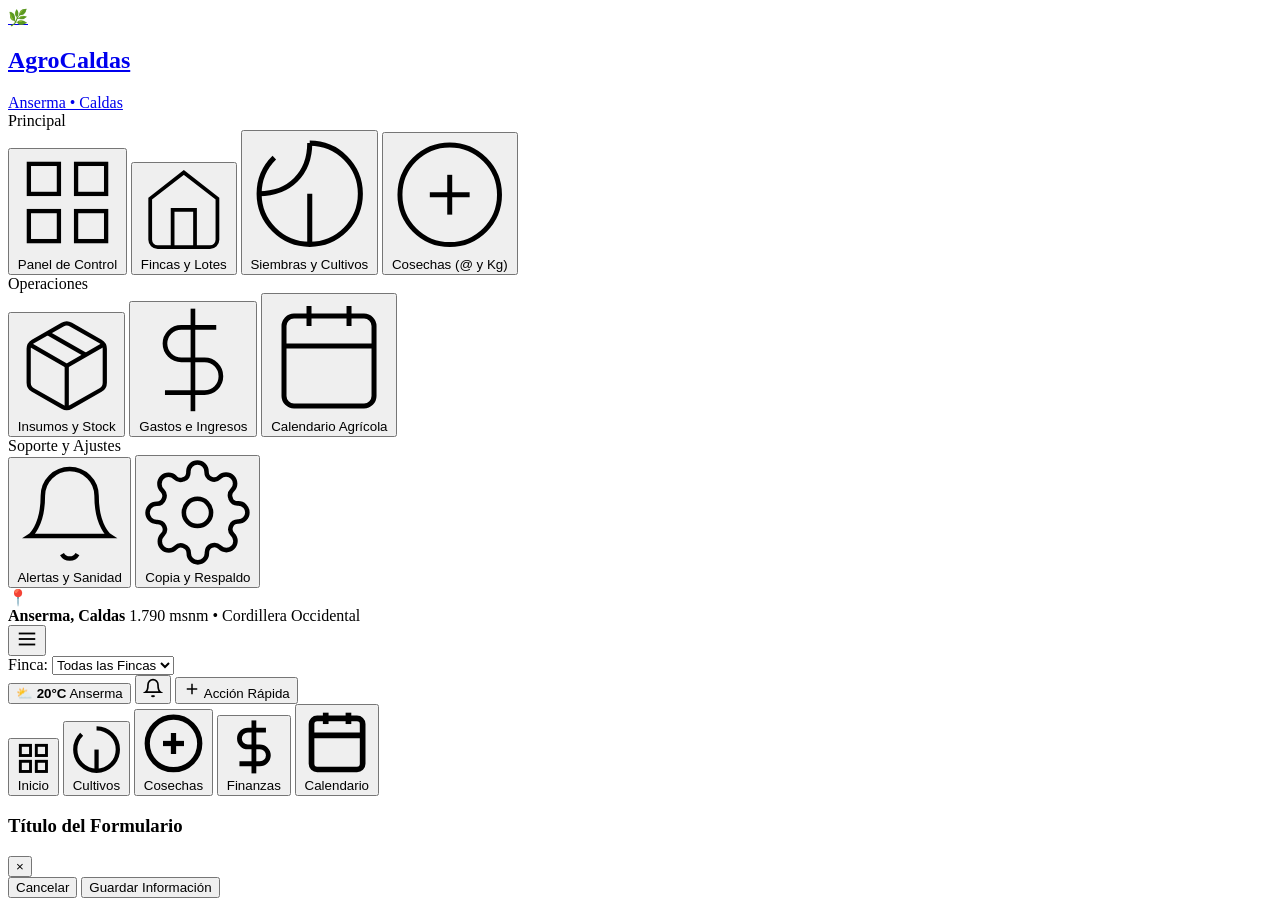
==== index.html @ 37cbeaf7 "Subir index.html - AgroCaldas" ====
<!DOCTYPE html>
<html lang="es">
<head>
  <meta charset="UTF-8">
  <meta name="viewport" content="width=device-width, initial-scale=1.0, maximum-scale=1.0, user-scalable=no">
  <title>AgroCaldas - Gestión Agrícola | Anserma, Caldas</title>
  <meta name="description" content="Sistema integral de gestión de fincas, cultivos, siembras, cosechas, inventarios, finanzas y calendario agrícola para Anserma, Caldas, Colombia.">
  <meta name="theme-color" content="#15803d">
  <link rel="manifest" href="manifest.json">
  <link rel="icon" href="data:image/svg+xml,<svg xmlns=%22http://www.w3.org/2000/svg%22 viewBox=%220 0 100 100%22><rect width=%22100%22 height=%22100%22 rx=%2224%22 fill=%22%2315803d%22/><text y=%2268%22 x=%2250%22 font-size=%2260%22 text-anchor=%22middle%22>🌱</text></svg>">
  <link rel="stylesheet" href="css/styles.css">
</head>
<body>

  <div class="app-layout">

    <!-- Overlay para menú móvil -->
    <div id="mobile-drawer-overlay" class="modal-overlay" style="z-index: 39; backdrop-filter: blur(2px);"></div>

    <!-- Barra Lateral (Sidebar) de Escritorio y Drawer Móvil -->
    <aside class="app-sidebar" id="app-sidebar">
      <div class="sidebar-header">
        <a href="#" class="brand-badge" data-view-target="dashboard">
          <div class="brand-logo-icon">🌿</div>
          <div class="brand-info">
            <h1>AgroCaldas</h1>
            <span>Anserma • Caldas</span>
          </div>
        </a>
      </div>

      <nav class="sidebar-nav">
        <div class="nav-section-title">Principal</div>
        
        <button class="nav-item active" data-view-target="dashboard">
          <svg viewBox="0 0 24 24" fill="none" stroke="currentColor"><rect x="3" y="3" width="7" height="7"/><rect x="14" y="3" width="7" height="7"/><rect x="14" y="14" width="7" height="7"/><rect x="3" y="14" width="7" height="7"/></svg>
          <span>Panel de Control</span>
        </button>

        <button class="nav-item" data-view-target="fincas">
          <svg viewBox="0 0 24 24" fill="none" stroke="currentColor"><path d="m3 9 9-7 9 7v11a2 2 0 0 1-2 2H5a2 2 0 0 1-2-2z"/><polyline points="9 22 9 12 15 12 15 22"/></svg>
          <span>Fincas y Lotes</span>
        </button>

        <button class="nav-item" data-view-target="cultivos">
          <svg viewBox="0 0 24 24" fill="none" stroke="currentColor"><path d="M12 2a10 10 0 0 1 10 10c0 5.52-4.48 10-10 10S2 17.52 2 12c0-2.8 1.15-5.33 3-7.14"/><path d="M12 2c0 6-4 10-10 10"/><path d="M12 22V12"/></svg>
          <span>Siembras y Cultivos</span>
        </button>

        <button class="nav-item" data-view-target="cosechas">
          <svg viewBox="0 0 24 24" fill="none" stroke="currentColor"><circle cx="12" cy="12" r="10"/><path d="M8 12h8"/><path d="M12 8v8"/></svg>
          <span>Cosechas (@ y Kg)</span>
        </button>

        <div class="nav-section-title">Operaciones</div>

        <button class="nav-item" data-view-target="inventario">
          <svg viewBox="0 0 24 24" fill="none" stroke="currentColor"><path d="m7.5 4.27 9 5.15"/><path d="M21 8a2 2 0 0 0-1-1.73l-7-4a2 2 0 0 0-2 0l-7 4A2 2 0 0 0 3 8v8a2 2 0 0 0 1 1.73l7 4a2 2 0 0 0 2 0l7-4A2 2 0 0 0 21 16Z"/><path d="m3.3 7 8.7 5 8.7-5"/><path d="M12 22V12"/></svg>
          <span>Insumos y Stock</span>
        </button>

        <button class="nav-item" data-view-target="finanzas">
          <svg viewBox="0 0 24 24" fill="none" stroke="currentColor"><line x1="12" y1="1" x2="12" y2="23"/><path d="M17 5H9.5a3.5 3.5 0 0 0 0 7h5a3.5 3.5 0 0 1 0 7H6"/></svg>
          <span>Gastos e Ingresos</span>
        </button>

        <button class="nav-item" data-view-target="calendario">
          <svg viewBox="0 0 24 24" fill="none" stroke="currentColor"><rect x="3" y="4" width="18" height="18" rx="2" ry="2"/><line x1="16" y1="2" x2="16" y2="6"/><line x1="8" y1="2" x2="8" y2="6"/><line x1="3" y1="10" x2="21" y2="10"/></svg>
          <span>Calendario Agrícola</span>
        </button>

        <div class="nav-section-title">Soporte y Ajustes</div>

        <button class="nav-item" data-view-target="alertas">
          <svg viewBox="0 0 24 24" fill="none" stroke="currentColor"><path d="M18 8A6 6 0 0 0 6 8c0 7-3 9-3 9h18s-3-2-3-9"/><path d="M13.73 21a2 2 0 0 1-3.46 0"/></svg>
          <span>Alertas y Sanidad</span>
          <span class="nav-badge danger" id="sidebar-alert-badge" style="display: none;">0</span>
        </button>

        <button class="nav-item" data-view-target="configuracion">
          <svg viewBox="0 0 24 24" fill="none" stroke="currentColor"><circle cx="12" cy="12" r="3"/><path d="M19.4 15a1.65 1.65 0 0 0 .33 1.82l.06.06a2 2 0 0 1 0 2.83 2 2 0 0 1-2.83 0l-.06-.06a1.65 1.65 0 0 0-1.82-.33 1.65 1.65 0 0 0-1 1.51V21a2 2 0 0 1-2 2 2 2 0 0 1-2-2v-.09A1.65 1.65 0 0 0 9 19.4a1.65 1.65 0 0 0-1.82.33l-.06.06a2 2 0 0 1-2.83 0 2 2 0 0 1 0-2.83l.06-.06a1.65 1.65 0 0 0 .33-1.82 1.65 1.65 0 0 0-1.51-1H3a2 2 0 0 1-2-2 2 2 0 0 1 2-2h.09A1.65 1.65 0 0 0 4.6 9a1.65 1.65 0 0 0-.33-1.82l-.06-.06a2 2 0 0 1 0-2.83 2 2 0 0 1 2.83 0l.06.06a1.65 1.65 0 0 0 1.82.33H9a1.65 1.65 0 0 0 1-1.51V3a2 2 0 0 1 2-2 2 2 0 0 1 2 2v.09a1.65 1.65 0 0 0 1 1.51 1.65 1.65 0 0 0 1.82-.33l.06-.06a2 2 0 0 1 2.83 0 2 2 0 0 1 0 2.83l-.06.06a1.65 1.65 0 0 0-.33 1.82V9a1.65 1.65 0 0 0 1.51 1H21a2 2 0 0 1 2 2 2 2 0 0 1-2 2h-.09a1.65 1.65 0 0 0-1.51 1z"/></svg>
          <span>Copia y Respaldo</span>
        </button>
      </nav>

      <div class="sidebar-footer">
        <div class="sidebar-location-card">
          <div class="location-icon">📍</div>
          <div class="location-text">
            <strong>Anserma, Caldas</strong>
            <span>1.790 msnm • Cordillera Occidental</span>
          </div>
        </div>
      </div>
    </aside>

    <!-- Contenedor Principal -->
    <main class="app-main">
      <!-- Encabezado Superior -->
      <header class="app-header">
        <div class="header-left">
          <button class="mobile-toggle-btn" id="mobile-menu-toggle" aria-label="Abrir menú">
            <svg width="22" height="22" viewBox="0 0 24 24" fill="none" stroke="currentColor" stroke-width="2"><line x1="3" y1="12" x2="21" y2="12"/><line x1="3" y1="6" x2="21" y2="6"/><line x1="3" y1="18" x2="21" y2="18"/></svg>
          </button>

          <!-- Selector de Finca Activa -->
          <div class="farm-selector-wrapper">
            <label for="global-farm-select">Finca:</label>
            <select id="global-farm-select" class="farm-select">
              <option value="todas">Todas las Fincas</option>
            </select>
          </div>
        </div>

        <div class="header-right">
          <!-- Widget Clima de Anserma -->
          <button class="weather-chip" id="header-weather-chip" title="Ver información del tiempo en Anserma, Caldas">
            <span class="weather-icon">⛅</span>
            <span class="weather-label"><strong>20°C</strong> Anserma</span>
          </button>

          <!-- Campana de Alertas -->
          <button class="icon-btn" id="header-alert-btn" aria-label="Alertas">
            <svg width="20" height="20" viewBox="0 0 24 24" fill="none" stroke="currentColor" stroke-width="2"><path d="M18 8A6 6 0 0 0 6 8c0 7-3 9-3 9h18s-3-2-3-9"/><path d="M13.73 21a2 2 0 0 1-3.46 0"/></svg>
            <span class="icon-badge" id="header-alert-badge" style="display: none;">0</span>
          </button>

          <!-- Botón Rápido de Acción (+) -->
          <button class="btn btn-primary btn-sm" id="quick-action-btn">
            <svg width="18" height="18" viewBox="0 0 24 24" fill="none" stroke="currentColor" stroke-width="2"><line x1="12" y1="5" x2="12" y2="19"/><line x1="5" y1="12" x2="19" y2="12"/></svg>
            <span class="desktop-only">Acción Rápida</span>
          </button>
        </div>
      </header>

      <!-- Área Dinámica de Contenido -->
      <section class="content-area" id="main-content-view">
        <!-- Se renderiza reactivamente mediante JavaScript -->
      </section>
    </main>

    <!-- Barra de Navegación Inferior para Móviles -->
    <nav class="mobile-nav-bar">
      <button class="mobile-nav-item active" data-view-target="dashboard">
        <svg viewBox="0 0 24 24" fill="none" stroke="currentColor" stroke-width="2"><rect x="3" y="3" width="7" height="7"/><rect x="14" y="3" width="7" height="7"/><rect x="14" y="14" width="7" height="7"/><rect x="3" y="14" width="7" height="7"/></svg>
        <span>Inicio</span>
      </button>

      <button class="mobile-nav-item" data-view-target="cultivos">
        <svg viewBox="0 0 24 24" fill="none" stroke="currentColor" stroke-width="2"><path d="M12 2a10 10 0 0 1 10 10c0 5.52-4.48 10-10 10S2 17.52 2 12c0-2.8 1.15-5.33 3-7.14"/><path d="M12 22V12"/></svg>
        <span>Cultivos</span>
      </button>

      <button class="mobile-nav-item" data-view-target="cosechas">
        <svg viewBox="0 0 24 24" fill="none" stroke="currentColor" stroke-width="2"><circle cx="12" cy="12" r="10"/><path d="M8 12h8"/><path d="M12 8v8"/></svg>
        <span>Cosechas</span>
      </button>

      <button class="mobile-nav-item" data-view-target="finanzas">
        <svg viewBox="0 0 24 24" fill="none" stroke="currentColor" stroke-width="2"><line x1="12" y1="1" x2="12" y2="23"/><path d="M17 5H9.5a3.5 3.5 0 0 0 0 7h5a3.5 3.5 0 0 1 0 7H6"/></svg>
        <span>Finanzas</span>
      </button>

      <button class="mobile-nav-item" data-view-target="calendario">
        <svg viewBox="0 0 24 24" fill="none" stroke="currentColor" stroke-width="2"><rect x="3" y="4" width="18" height="18" rx="2" ry="2"/><line x1="16" y1="2" x2="16" y2="6"/><line x1="8" y1="2" x2="8" y2="6"/><line x1="3" y1="10" x2="21" y2="10"/></svg>
        <span>Calendario</span>
      </button>
    </nav>

    <!-- Modal Global Reutilizable para todos los formularios -->
    <div class="modal-overlay" id="global-modal">
      <div class="modal-card">
        <div class="modal-header">
          <h3 id="modal-title">Título del Formulario</h3>
          <button class="modal-close-btn" id="modal-close-btn">&times;</button>
        </div>
        <div class="modal-body" id="modal-body">
          <!-- Campos dinámicos -->
        </div>
        <div class="modal-footer">
          <button class="btn btn-outline" id="modal-cancel-btn">Cancelar</button>
          <button class="btn btn-primary" id="modal-save-btn">Guardar Información</button>
        </div>
      </div>
    </div>

    <!-- Contenedor para Notificaciones Toast -->
    <div class="toast-container" id="toast-container"></div>

  </div>

  <!-- Registro de Service Worker para funcionamiento sin conexión (Solo en HTTP/HTTPS) -->
  <script>
    if ('serviceWorker' in navigator && window.location.protocol.startsWith('http')) {
      window.addEventListener('load', () => {
        navigator.serviceWorker.register('./sw.js').catch(err => {
          console.log('ServiceWorker no disponible:', err);
        });
      });
    }
  </script>

  <!-- Módulos de la Aplicación (Autónomo para file:// y http://) -->
  <script src="js/agrocaldas.js"></script>

</body>
</html>
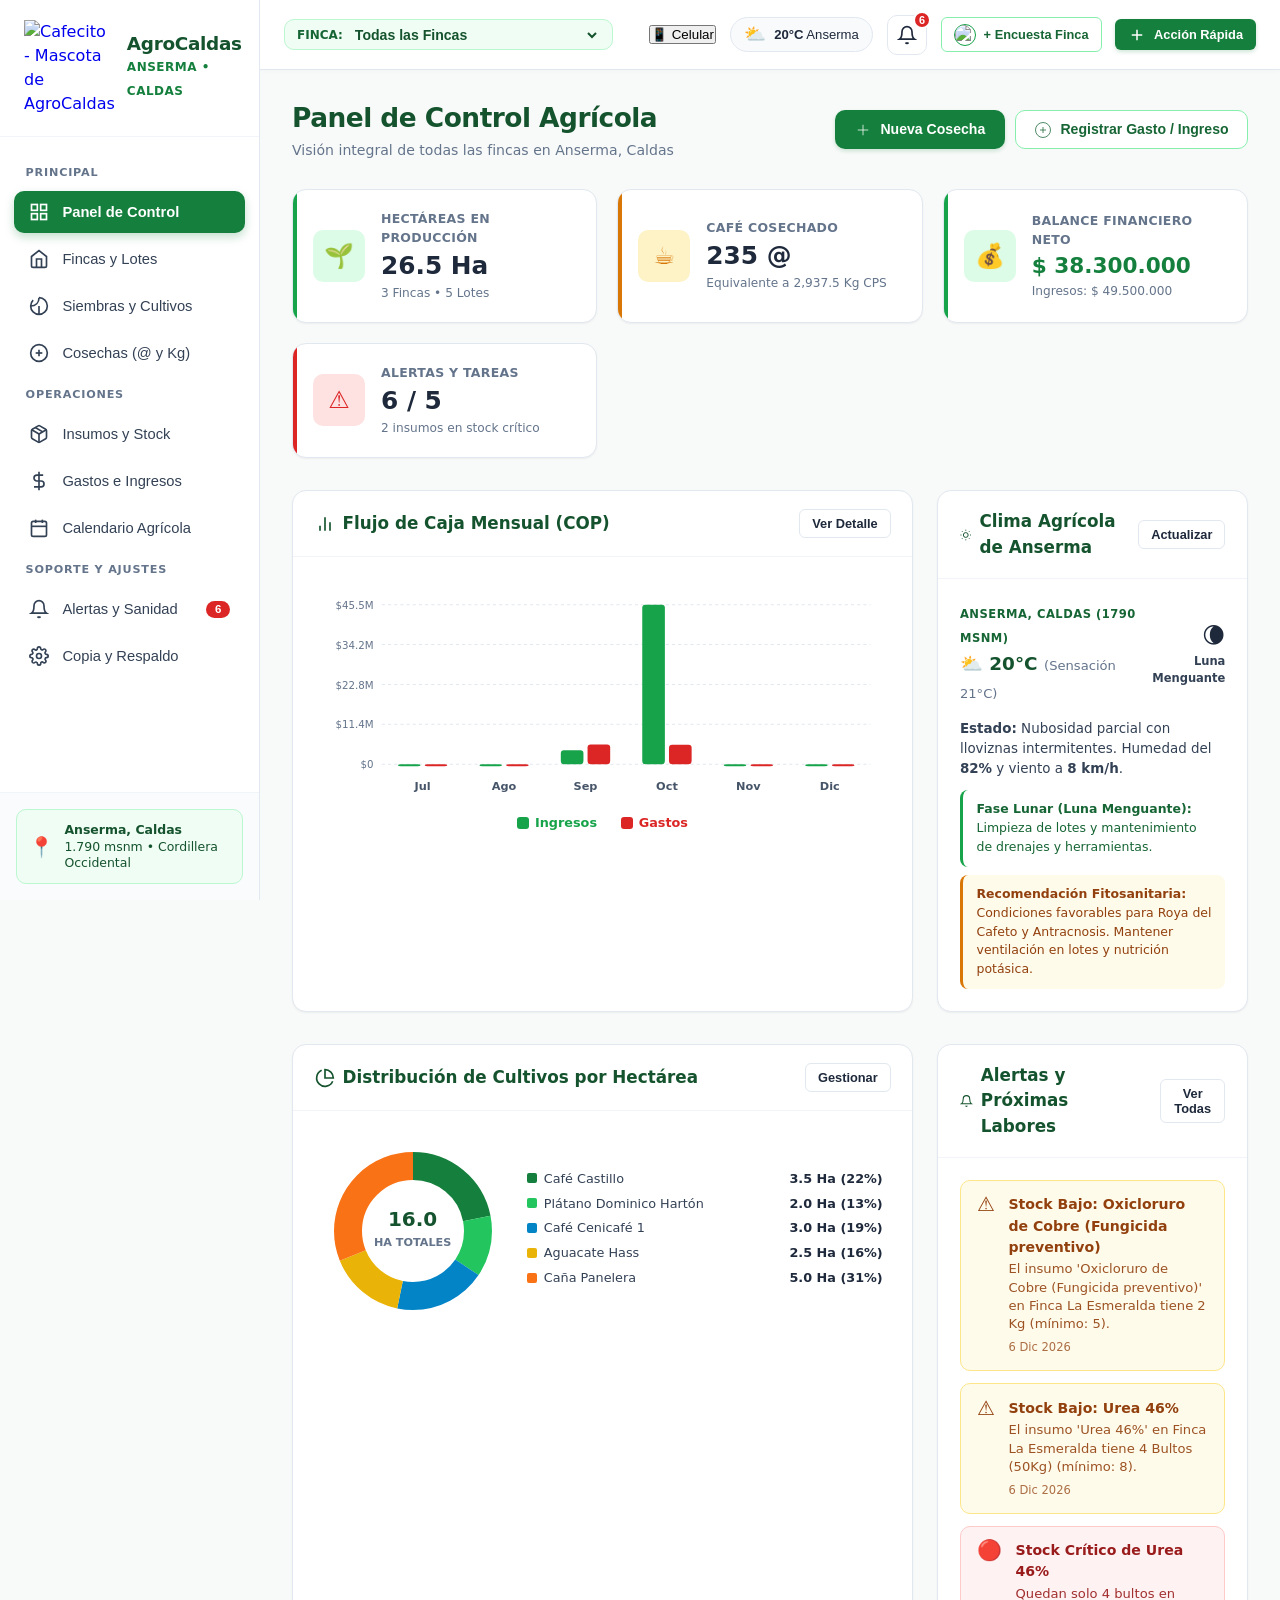
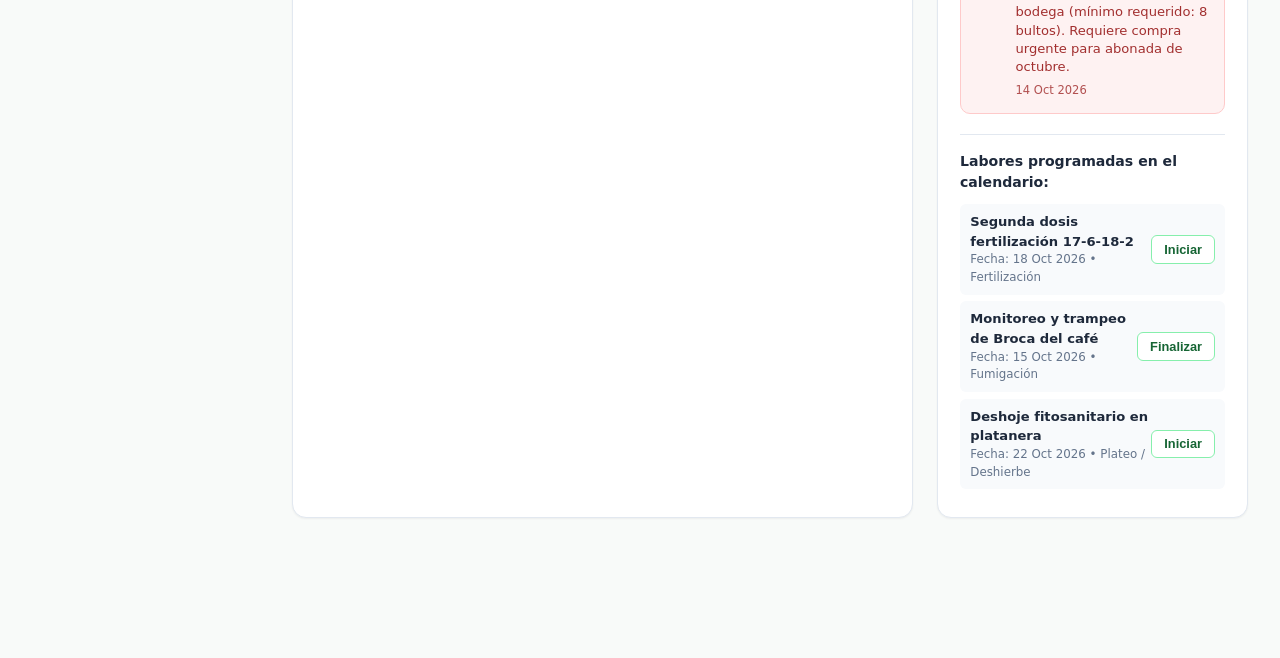
==== commit 0eb996da: "Integración de Cafecito HD, vista móvil/tablet y encuesta guiada de fincas para AgroCaldas Anserma" ====
--- a/index.html
+++ b/index.html
@@ -21,7 +21,9 @@
     <aside class="app-sidebar" id="app-sidebar">
       <div class="sidebar-header">
         <a href="#" class="brand-badge" data-view-target="dashboard">
-          <div class="brand-logo-icon">🌿</div>
+          <div class="brand-mascot-icon">
+            <img src="img/cafecito_avatar_hd.png" alt="Cafecito - Mascota de AgroCaldas">
+          </div>
           <div class="brand-info">
             <h1>AgroCaldas</h1>
             <span>Anserma • Caldas</span>
@@ -113,6 +115,12 @@
         </div>
 
         <div class="header-right">
+          <!-- Selector de Modo Dispositivo (Celular / Tablet) -->
+          <button class="device-mode-toggle" id="btn-device-mode" title="Cambiar formato de visualización (Celular / Tablet)">
+            <span id="device-mode-icon">📱</span>
+            <span id="device-mode-text">Celular</span>
+          </button>
+
           <!-- Widget Clima de Anserma -->
           <button class="weather-chip" id="header-weather-chip" title="Ver información del tiempo en Anserma, Caldas">
             <span class="weather-icon">⛅</span>
@@ -123,6 +131,12 @@
           <button class="icon-btn" id="header-alert-btn" aria-label="Alertas">
             <svg width="20" height="20" viewBox="0 0 24 24" fill="none" stroke="currentColor" stroke-width="2"><path d="M18 8A6 6 0 0 0 6 8c0 7-3 9-3 9h18s-3-2-3-9"/><path d="M13.73 21a2 2 0 0 1-3.46 0"/></svg>
             <span class="icon-badge" id="header-alert-badge" style="display: none;">0</span>
+          </button>
+
+          <!-- Botón Asistente Cafecito: Encuesta Finca -->
+          <button class="btn btn-secondary btn-sm" id="header-cafecito-btn" title="Asistente Cafecito: Conocer y Añadir Finca">
+            <img src="img/cafecito_avatar_hd.png" alt="Cafecito" style="width: 22px; height: 22px; border-radius: 50%; object-fit: cover; border: 1px solid #16a34a;">
+            <span class="desktop-only">+ Encuesta Finca</span>
           </button>
 
           <!-- Botón Rápido de Acción (+) -->
@@ -139,15 +153,20 @@
       </section>
     </main>
 
-    <!-- Barra de Navegación Inferior para Móviles -->
+    <!-- Barra de Navegación Inferior para Móviles (Optimizada con Fincas y Táctil) -->
     <nav class="mobile-nav-bar">
       <button class="mobile-nav-item active" data-view-target="dashboard">
         <svg viewBox="0 0 24 24" fill="none" stroke="currentColor" stroke-width="2"><rect x="3" y="3" width="7" height="7"/><rect x="14" y="3" width="7" height="7"/><rect x="14" y="14" width="7" height="7"/><rect x="3" y="14" width="7" height="7"/></svg>
         <span>Inicio</span>
       </button>
 
+      <button class="mobile-nav-item" data-view-target="fincas">
+        <svg viewBox="0 0 24 24" fill="none" stroke="currentColor" stroke-width="2"><path d="m3 9 9-7 9 7v11a2 2 0 0 1-2 2H5a2 2 0 0 1-2-2z"/><polyline points="9 22 9 12 15 12 15 22"/></svg>
+        <span>Fincas</span>
+      </button>
+
       <button class="mobile-nav-item" data-view-target="cultivos">
-        <svg viewBox="0 0 24 24" fill="none" stroke="currentColor" stroke-width="2"><path d="M12 2a10 10 0 0 1 10 10c0 5.52-4.48 10-10 10S2 17.52 2 12c0-2.8 1.15-5.33 3-7.14"/><path d="M12 22V12"/></svg>
+        <svg viewBox="0 0 24 24" fill="none" stroke="currentColor" stroke-width="2"><path d="M12 2a10 10 0 0 1 10 10c0 5.52-4.48 10-10 10S2 17.52 2 12c0-2.8 1.15-5.33 3-7.14"/><path d="M12 2c0 6-4 10-10 10"/><path d="M12 22V12"/></svg>
         <span>Cultivos</span>
       </button>
 
@@ -159,11 +178,6 @@
       <button class="mobile-nav-item" data-view-target="finanzas">
         <svg viewBox="0 0 24 24" fill="none" stroke="currentColor" stroke-width="2"><line x1="12" y1="1" x2="12" y2="23"/><path d="M17 5H9.5a3.5 3.5 0 0 0 0 7h5a3.5 3.5 0 0 1 0 7H6"/></svg>
         <span>Finanzas</span>
-      </button>
-
-      <button class="mobile-nav-item" data-view-target="calendario">
-        <svg viewBox="0 0 24 24" fill="none" stroke="currentColor" stroke-width="2"><rect x="3" y="4" width="18" height="18" rx="2" ry="2"/><line x1="16" y1="2" x2="16" y2="6"/><line x1="8" y1="2" x2="8" y2="6"/><line x1="3" y1="10" x2="21" y2="10"/></svg>
-        <span>Calendario</span>
       </button>
     </nav>
 
--- a/css/styles.css
+++ b/css/styles.css
@@ -0,0 +1,1298 @@
+/* ==========================================================================
+   AgroCaldas - Sistema de Gestión Agrícola para Anserma, Caldas
+   Paleta: Verde Cafetero / Esmeralda & Blanco Puro
+   ========================================================================== */
+
+:root {
+  /* Paleta Verde y Blanco */
+  --primary-50: #f0fdf4;
+  --primary-100: #dcfce7;
+  --primary-200: #bbf7d0;
+  --primary-300: #86efac;
+  --primary-400: #4ade80;
+  --primary-500: #22c55e;
+  --primary-600: #16a34a;
+  --primary-700: #15803d;
+  --primary-800: #166534;
+  --primary-900: #14532d;
+  --primary-950: #052e16;
+
+  /* Tonos Neutros y Blanco */
+  --bg-main: #f8faf9;
+  --bg-card: #ffffff;
+  --bg-card-subtle: #f4f7f5;
+  --text-main: #1e293b;
+  --text-muted: #64748b;
+  --text-light: #94a3b8;
+  --border-color: #e2e8f0;
+  --border-light: #f1f5f9;
+
+  /* Acentos de estado */
+  --accent-amber: #d97706;
+  --accent-amber-bg: #fef3c7;
+  --accent-red: #dc2626;
+  --accent-red-bg: #fee2e2;
+  --accent-blue: #0284c7;
+  --accent-blue-bg: #e0f2fe;
+
+  /* Sombras y elevaciones */
+  --shadow-sm: 0 1px 2px 0 rgb(0 0 0 / 0.05);
+  --shadow-md: 0 4px 6px -1px rgb(0 0 0 / 0.07), 0 2px 4px -2px rgb(0 0 0 / 0.05);
+  --shadow-lg: 0 10px 15px -3px rgb(0 0 0 / 0.08), 0 4px 6px -4px rgb(0 0 0 / 0.04);
+  --shadow-xl: 0 20px 25px -5px rgb(0 0 0 / 0.1), 0 8px 10px -6px rgb(0 0 0 / 0.04);
+
+  /* Dimensiones y radios */
+  --radius-sm: 6px;
+  --radius-md: 10px;
+  --radius-lg: 14px;
+  --radius-xl: 20px;
+  --sidebar-width: 260px;
+  --header-height: 70px;
+  --transition-fast: 0.18s ease;
+  --transition-normal: 0.25s ease;
+}
+
+/* Reset y base */
+*, *::before, *::after {
+  box-sizing: border-box;
+  margin: 0;
+  padding: 0;
+}
+
+body {
+  font-family: 'Segoe UI', system-ui, -apple-system, BlinkMacSystemFont, Roboto, sans-serif;
+  background-color: var(--bg-main);
+  color: var(--text-main);
+  line-height: 1.5;
+  min-height: 100vh;
+  display: flex;
+  flex-direction: column;
+  overflow-x: hidden;
+  -webkit-font-smoothing: antialiased;
+}
+
+/* Layout Principal */
+.app-layout {
+  display: flex;
+  min-height: 100vh;
+  position: relative;
+}
+
+/* Sidebar Escritorio */
+.app-sidebar {
+  width: var(--sidebar-width);
+  background: #ffffff;
+  border-right: 1px solid var(--border-color);
+  display: flex;
+  flex-direction: column;
+  position: fixed;
+  top: 0;
+  bottom: 0;
+  left: 0;
+  z-index: 40;
+  transition: transform var(--transition-normal);
+}
+
+.sidebar-header {
+  padding: 1.25rem 1.5rem;
+  border-bottom: 1px solid var(--border-light);
+  display: flex;
+  align-items: center;
+  justify-content: space-between;
+  gap: 0.75rem;
+}
+
+.brand-badge {
+  display: flex;
+  align-items: center;
+  gap: 0.75rem;
+  text-decoration: none;
+}
+
+.brand-logo-icon {
+  width: 42px;
+  height: 42px;
+  background: linear-gradient(135deg, var(--primary-700), var(--primary-500));
+  color: #ffffff;
+  border-radius: var(--radius-md);
+  display: flex;
+  align-items: center;
+  justify-content: center;
+  box-shadow: 0 4px 10px rgba(22, 163, 74, 0.25);
+  font-size: 1.4rem;
+}
+
+.brand-info h1 {
+  font-size: 1.15rem;
+  font-weight: 800;
+  color: var(--primary-900);
+  line-height: 1.1;
+  letter-spacing: -0.3px;
+}
+
+.brand-info span {
+  font-size: 0.75rem;
+  color: var(--primary-700);
+  font-weight: 600;
+  text-transform: uppercase;
+  letter-spacing: 0.5px;
+}
+
+.sidebar-nav {
+  flex: 1;
+  padding: 1.25rem 0.85rem;
+  display: flex;
+  flex-direction: column;
+  gap: 0.3rem;
+  overflow-y: auto;
+}
+
+.nav-section-title {
+  font-size: 0.7rem;
+  font-weight: 700;
+  text-transform: uppercase;
+  color: var(--text-muted);
+  letter-spacing: 0.8px;
+  padding: 0.5rem 0.75rem 0.25rem;
+}
+
+.nav-item {
+  display: flex;
+  align-items: center;
+  gap: 0.85rem;
+  padding: 0.7rem 0.95rem;
+  border-radius: var(--radius-md);
+  color: #334155;
+  font-size: 0.92rem;
+  font-weight: 500;
+  text-decoration: none;
+  border: none;
+  background: transparent;
+  width: 100%;
+  cursor: pointer;
+  text-align: left;
+  transition: all var(--transition-fast);
+  position: relative;
+}
+
+.nav-item:hover {
+  background-color: var(--primary-50);
+  color: var(--primary-800);
+}
+
+.nav-item.active {
+  background-color: var(--primary-700);
+  color: #ffffff;
+  font-weight: 600;
+  box-shadow: 0 4px 10px rgba(21, 128, 61, 0.25);
+}
+
+.nav-item svg {
+  width: 20px;
+  height: 20px;
+  stroke-width: 2;
+  flex-shrink: 0;
+}
+
+.nav-item .nav-badge {
+  margin-left: auto;
+  font-size: 0.72rem;
+  padding: 0.15rem 0.55rem;
+  border-radius: 9999px;
+  font-weight: 700;
+}
+
+.nav-item.active .nav-badge {
+  background: rgba(255, 255, 255, 0.25);
+  color: #ffffff;
+}
+
+.nav-badge.danger {
+  background-color: var(--accent-red);
+  color: #ffffff;
+}
+
+.sidebar-footer {
+  padding: 1rem;
+  border-top: 1px solid var(--border-light);
+  background-color: #fafbfc;
+}
+
+.sidebar-location-card {
+  background: var(--primary-50);
+  border: 1px solid var(--primary-200);
+  padding: 0.75rem;
+  border-radius: var(--radius-md);
+  display: flex;
+  align-items: center;
+  gap: 0.65rem;
+}
+
+.location-icon {
+  color: var(--primary-700);
+  font-size: 1.25rem;
+}
+
+.location-text {
+  font-size: 0.78rem;
+  color: var(--primary-900);
+  line-height: 1.3;
+}
+
+.location-text strong {
+  display: block;
+  font-weight: 700;
+}
+
+/* Contenido Principal */
+.app-main {
+  flex: 1;
+  margin-left: var(--sidebar-width);
+  display: flex;
+  flex-direction: column;
+  min-height: 100vh;
+  transition: margin-left var(--transition-normal);
+  background-color: var(--bg-main);
+  padding-bottom: 80px; /* Espacio para barra móvil */
+}
+
+/* Header Superior */
+.app-header {
+  height: var(--header-height);
+  background: #ffffff;
+  border-bottom: 1px solid var(--border-color);
+  padding: 0 1.5rem;
+  display: flex;
+  align-items: center;
+  justify-content: space-between;
+  position: sticky;
+  top: 0;
+  z-index: 30;
+  box-shadow: 0 2px 5px rgba(0, 0, 0, 0.02);
+}
+
+.header-left {
+  display: flex;
+  align-items: center;
+  gap: 1rem;
+}
+
+.mobile-toggle-btn {
+  display: none;
+  background: transparent;
+  border: 1px solid var(--border-color);
+  padding: 0.5rem;
+  border-radius: var(--radius-sm);
+  cursor: pointer;
+  color: var(--text-main);
+}
+
+.farm-selector-wrapper {
+  display: flex;
+  align-items: center;
+  gap: 0.5rem;
+  background: var(--primary-50);
+  padding: 0.35rem 0.75rem;
+  border-radius: var(--radius-md);
+  border: 1px solid var(--primary-200);
+}
+
+.farm-selector-wrapper label {
+  font-size: 0.75rem;
+  font-weight: 700;
+  color: var(--primary-800);
+  text-transform: uppercase;
+}
+
+.farm-select {
+  border: none;
+  background: transparent;
+  font-size: 0.88rem;
+  font-weight: 600;
+  color: var(--primary-900);
+  outline: none;
+  cursor: pointer;
+}
+
+.header-right {
+  display: flex;
+  align-items: center;
+  gap: 0.85rem;
+}
+
+.weather-chip {
+  display: flex;
+  align-items: center;
+  gap: 0.5rem;
+  background: #f8fafc;
+  border: 1px solid var(--border-color);
+  padding: 0.4rem 0.85rem;
+  border-radius: 9999px;
+  font-size: 0.82rem;
+  color: var(--text-main);
+  cursor: pointer;
+  transition: all var(--transition-fast);
+}
+
+.weather-chip:hover {
+  background: var(--primary-50);
+  border-color: var(--primary-300);
+}
+
+.weather-icon {
+  font-size: 1.1rem;
+}
+
+.icon-btn {
+  position: relative;
+  background: #ffffff;
+  border: 1px solid var(--border-color);
+  width: 40px;
+  height: 40px;
+  border-radius: var(--radius-md);
+  display: flex;
+  align-items: center;
+  justify-content: center;
+  color: var(--text-main);
+  cursor: pointer;
+  transition: all var(--transition-fast);
+}
+
+.icon-btn:hover {
+  background: var(--primary-50);
+  color: var(--primary-700);
+  border-color: var(--primary-200);
+}
+
+.icon-badge {
+  position: absolute;
+  top: -5px;
+  right: -5px;
+  background-color: var(--accent-red);
+  color: #ffffff;
+  font-size: 0.68rem;
+  font-weight: 700;
+  min-width: 18px;
+  height: 18px;
+  border-radius: 9999px;
+  display: flex;
+  align-items: center;
+  justify-content: center;
+  border: 2px solid #ffffff;
+}
+
+/* Área de contenido de vistas */
+.content-area {
+  padding: 1.75rem 2rem;
+  flex: 1;
+  max-width: 1400px;
+  width: 100%;
+  margin: 0 auto;
+}
+
+/* Encabezados de vista */
+.view-header {
+  display: flex;
+  flex-wrap: wrap;
+  align-items: center;
+  justify-content: space-between;
+  gap: 1rem;
+  margin-bottom: 1.75rem;
+}
+
+.view-title-group h2 {
+  font-size: 1.65rem;
+  font-weight: 800;
+  color: var(--primary-900);
+  letter-spacing: -0.5px;
+}
+
+.view-title-group p {
+  color: var(--text-muted);
+  font-size: 0.88rem;
+  margin-top: 0.15rem;
+}
+
+.view-actions {
+  display: flex;
+  align-items: center;
+  gap: 0.65rem;
+  flex-wrap: wrap;
+}
+
+/* Botones */
+.btn {
+  display: inline-flex;
+  align-items: center;
+  justify-content: center;
+  gap: 0.5rem;
+  padding: 0.6rem 1.15rem;
+  font-size: 0.88rem;
+  font-weight: 600;
+  border-radius: var(--radius-md);
+  cursor: pointer;
+  border: 1px solid transparent;
+  transition: all var(--transition-fast);
+  text-decoration: none;
+  line-height: 1.2;
+}
+
+.btn svg {
+  width: 18px;
+  height: 18px;
+}
+
+.btn-primary {
+  background-color: var(--primary-700);
+  color: #ffffff;
+  box-shadow: 0 2px 4px rgba(21, 128, 61, 0.2);
+}
+
+.btn-primary:hover {
+  background-color: var(--primary-800);
+  box-shadow: 0 4px 8px rgba(21, 128, 61, 0.3);
+}
+
+.btn-secondary {
+  background-color: #ffffff;
+  color: var(--primary-800);
+  border-color: var(--primary-300);
+}
+
+.btn-secondary:hover {
+  background-color: var(--primary-50);
+}
+
+.btn-outline {
+  background-color: transparent;
+  color: var(--text-main);
+  border-color: var(--border-color);
+}
+
+.btn-outline:hover {
+  background-color: #f1f5f9;
+}
+
+.btn-danger {
+  background-color: var(--accent-red);
+  color: #ffffff;
+}
+
+.btn-danger:hover {
+  background-color: #b91c1c;
+}
+
+.btn-sm {
+  padding: 0.35rem 0.75rem;
+  font-size: 0.8rem;
+  border-radius: var(--radius-sm);
+}
+
+.btn-icon-only {
+  padding: 0.5rem;
+  border-radius: var(--radius-sm);
+}
+
+/* Tarjetas y Estadísticas (KPIs) */
+.kpi-grid {
+  display: grid;
+  grid-template-columns: repeat(auto-fit, minmax(230px, 1fr));
+  gap: 1.25rem;
+  margin-bottom: 2rem;
+}
+
+.kpi-card {
+  background: var(--bg-card);
+  border: 1px solid var(--border-color);
+  border-radius: var(--radius-lg);
+  padding: 1.25rem;
+  display: flex;
+  align-items: center;
+  gap: 1rem;
+  box-shadow: var(--shadow-sm);
+  transition: transform var(--transition-fast), box-shadow var(--transition-fast);
+  position: relative;
+  overflow: hidden;
+}
+
+.kpi-card::before {
+  content: '';
+  position: absolute;
+  top: 0;
+  left: 0;
+  width: 4px;
+  height: 100%;
+  background: var(--primary-600);
+}
+
+.kpi-card.amber::before {
+  background: var(--accent-amber);
+}
+
+.kpi-card.blue::before {
+  background: var(--accent-blue);
+}
+
+.kpi-card.red::before {
+  background: var(--accent-red);
+}
+
+.kpi-card:hover {
+  transform: translateY(-2px);
+  box-shadow: var(--shadow-md);
+}
+
+.kpi-icon-wrapper {
+  width: 52px;
+  height: 52px;
+  border-radius: var(--radius-md);
+  display: flex;
+  align-items: center;
+  justify-content: center;
+  font-size: 1.5rem;
+  background: var(--primary-100);
+  color: var(--primary-800);
+  flex-shrink: 0;
+}
+
+.kpi-card.amber .kpi-icon-wrapper {
+  background: var(--accent-amber-bg);
+  color: var(--accent-amber);
+}
+
+.kpi-card.blue .kpi-icon-wrapper {
+  background: var(--accent-blue-bg);
+  color: var(--accent-blue);
+}
+
+.kpi-card.red .kpi-icon-wrapper {
+  background: var(--accent-red-bg);
+  color: var(--accent-red);
+}
+
+.kpi-content {
+  flex: 1;
+}
+
+.kpi-label {
+  font-size: 0.78rem;
+  font-weight: 600;
+  color: var(--text-muted);
+  text-transform: uppercase;
+  letter-spacing: 0.3px;
+}
+
+.kpi-value {
+  font-size: 1.55rem;
+  font-weight: 800;
+  color: var(--text-main);
+  line-height: 1.2;
+  margin: 0.2rem 0;
+}
+
+.kpi-subtext {
+  font-size: 0.76rem;
+  color: var(--text-muted);
+}
+
+/* Grillas y Paneles */
+.dashboard-grid {
+  display: grid;
+  grid-template-columns: 2fr 1fr;
+  gap: 1.5rem;
+  margin-bottom: 2rem;
+}
+
+@media (max-width: 1024px) {
+  .dashboard-grid {
+    grid-template-columns: 1fr;
+  }
+}
+
+.card {
+  background: var(--bg-card);
+  border: 1px solid var(--border-color);
+  border-radius: var(--radius-lg);
+  box-shadow: var(--shadow-sm);
+  overflow: hidden;
+}
+
+.card-header {
+  padding: 1.15rem 1.35rem;
+  border-bottom: 1px solid var(--border-light);
+  display: flex;
+  align-items: center;
+  justify-content: space-between;
+  gap: 0.75rem;
+}
+
+.card-header h3 {
+  font-size: 1.05rem;
+  font-weight: 700;
+  color: var(--primary-900);
+  display: flex;
+  align-items: center;
+  gap: 0.5rem;
+}
+
+.card-body {
+  padding: 1.35rem;
+}
+
+/* Alertas Destacadas en Dashboard */
+.agro-alert-item {
+  display: flex;
+  align-items: flex-start;
+  gap: 0.85rem;
+  padding: 0.85rem 1rem;
+  border-radius: var(--radius-md);
+  margin-bottom: 0.75rem;
+  border: 1px solid transparent;
+  font-size: 0.88rem;
+  position: relative;
+}
+
+.agro-alert-item:last-child {
+  margin-bottom: 0;
+}
+
+.agro-alert-item.warning {
+  background-color: #fffbeb;
+  border-color: #fde68a;
+  color: #92400e;
+}
+
+.agro-alert-item.danger {
+  background-color: #fef2f2;
+  border-color: #fecaca;
+  color: #991b1b;
+}
+
+.agro-alert-item.info {
+  background-color: #f0fdf4;
+  border-color: #bbf7d0;
+  color: #166534;
+}
+
+.agro-alert-icon {
+  font-size: 1.25rem;
+  line-height: 1;
+}
+
+.agro-alert-content {
+  flex: 1;
+}
+
+.agro-alert-title {
+  font-weight: 700;
+  margin-bottom: 0.15rem;
+}
+
+.agro-alert-desc {
+  font-size: 0.82rem;
+  line-height: 1.4;
+  opacity: 0.9;
+}
+
+.agro-alert-time {
+  font-size: 0.72rem;
+  opacity: 0.75;
+  margin-top: 0.35rem;
+}
+
+/* Tablas Modernas */
+.table-responsive {
+  width: 100%;
+  overflow-x: auto;
+  border-radius: var(--radius-md);
+  border: 1px solid var(--border-color);
+  background: #ffffff;
+}
+
+.data-table {
+  width: 100%;
+  border-collapse: collapse;
+  text-align: left;
+  font-size: 0.88rem;
+}
+
+.data-table th {
+  background-color: #f8fafc;
+  color: var(--text-muted);
+  font-weight: 700;
+  text-transform: uppercase;
+  font-size: 0.74rem;
+  letter-spacing: 0.4px;
+  padding: 0.85rem 1rem;
+  border-bottom: 1px solid var(--border-color);
+  white-space: nowrap;
+}
+
+.data-table td {
+  padding: 0.85rem 1rem;
+  border-bottom: 1px solid var(--border-light);
+  color: var(--text-main);
+  vertical-align: middle;
+}
+
+.data-table tbody tr:hover {
+  background-color: #fbfdfa;
+}
+
+.data-table tbody tr:last-child td {
+  border-bottom: none;
+}
+
+/* Badges y Pastillas */
+.badge {
+  display: inline-flex;
+  align-items: center;
+  gap: 0.35rem;
+  padding: 0.25rem 0.65rem;
+  border-radius: 9999px;
+  font-size: 0.74rem;
+  font-weight: 700;
+  text-transform: uppercase;
+  letter-spacing: 0.2px;
+}
+
+.badge-success {
+  background-color: var(--primary-100);
+  color: var(--primary-800);
+}
+
+.badge-warning {
+  background-color: var(--accent-amber-bg);
+  color: var(--accent-amber);
+}
+
+.badge-danger {
+  background-color: var(--accent-red-bg);
+  color: var(--accent-red);
+}
+
+.badge-info {
+  background-color: var(--accent-blue-bg);
+  color: var(--accent-blue);
+}
+
+.badge-neutral {
+  background-color: #f1f5f9;
+  color: #475569;
+}
+
+/* Barra de Filtros y Búsqueda */
+.filter-bar {
+  display: flex;
+  flex-wrap: wrap;
+  align-items: center;
+  gap: 0.75rem;
+  margin-bottom: 1.25rem;
+  background: #ffffff;
+  padding: 0.85rem 1rem;
+  border-radius: var(--radius-md);
+  border: 1px solid var(--border-color);
+}
+
+.search-box {
+  flex: 1;
+  min-width: 200px;
+  position: relative;
+  display: flex;
+  align-items: center;
+}
+
+.search-box svg {
+  position: absolute;
+  left: 0.75rem;
+  width: 17px;
+  height: 17px;
+  color: var(--text-muted);
+}
+
+.search-box input {
+  width: 100%;
+  padding: 0.5rem 0.85rem 0.5rem 2.25rem;
+  border: 1px solid var(--border-color);
+  border-radius: var(--radius-sm);
+  font-size: 0.88rem;
+  outline: none;
+  transition: border-color var(--transition-fast);
+}
+
+.search-box input:focus {
+  border-color: var(--primary-600);
+  box-shadow: 0 0 0 2px var(--primary-100);
+}
+
+.filter-select {
+  padding: 0.5rem 0.85rem;
+  border: 1px solid var(--border-color);
+  border-radius: var(--radius-sm);
+  font-size: 0.86rem;
+  background-color: #ffffff;
+  color: var(--text-main);
+  outline: none;
+  cursor: pointer;
+}
+
+/* Formulario en Modal */
+.modal-overlay {
+  position: fixed;
+  top: 0;
+  left: 0;
+  right: 0;
+  bottom: 0;
+  background: rgba(15, 23, 42, 0.55);
+  backdrop-filter: blur(2px);
+  z-index: 100;
+  display: flex;
+  align-items: center;
+  justify-content: center;
+  padding: 1rem;
+  opacity: 0;
+  visibility: hidden;
+  transition: all var(--transition-normal);
+}
+
+.modal-overlay.active {
+  opacity: 1;
+  visibility: visible;
+}
+
+.modal-card {
+  background: #ffffff;
+  border-radius: var(--radius-xl);
+  max-width: 620px;
+  width: 100%;
+  max-height: 90vh;
+  display: flex;
+  flex-direction: column;
+  box-shadow: var(--shadow-xl);
+  transform: translateY(20px) scale(0.97);
+  transition: transform var(--transition-normal);
+  overflow: hidden;
+}
+
+.modal-overlay.active .modal-card {
+  transform: translateY(0) scale(1);
+}
+
+.modal-header {
+  padding: 1.25rem 1.5rem;
+  border-bottom: 1px solid var(--border-color);
+  display: flex;
+  align-items: center;
+  justify-content: space-between;
+  background: var(--primary-50);
+}
+
+.modal-header h3 {
+  font-size: 1.2rem;
+  font-weight: 700;
+  color: var(--primary-900);
+}
+
+.modal-close-btn {
+  background: transparent;
+  border: none;
+  font-size: 1.5rem;
+  color: var(--text-muted);
+  cursor: pointer;
+  line-height: 1;
+  padding: 0.25rem;
+  border-radius: var(--radius-sm);
+  display: flex;
+  align-items: center;
+  justify-content: center;
+}
+
+.modal-close-btn:hover {
+  color: var(--accent-red);
+}
+
+.modal-body {
+  padding: 1.5rem;
+  overflow-y: auto;
+  flex: 1;
+}
+
+.modal-footer {
+  padding: 1rem 1.5rem;
+  border-top: 1px solid var(--border-color);
+  display: flex;
+  align-items: center;
+  justify-content: flex-end;
+  gap: 0.75rem;
+  background: #fafbfc;
+}
+
+/* Campos de Formulario */
+.form-grid {
+  display: grid;
+  grid-template-columns: repeat(2, 1fr);
+  gap: 1rem;
+}
+
+.form-group {
+  margin-bottom: 1rem;
+}
+
+.form-group.col-span-2 {
+  grid-column: span 2;
+}
+
+.form-label {
+  display: block;
+  font-size: 0.82rem;
+  font-weight: 600;
+  color: var(--text-main);
+  margin-bottom: 0.35rem;
+}
+
+.form-control {
+  width: 100%;
+  padding: 0.6rem 0.85rem;
+  border: 1px solid var(--border-color);
+  border-radius: var(--radius-md);
+  font-size: 0.88rem;
+  color: var(--text-main);
+  background: #ffffff;
+  outline: none;
+  transition: all var(--transition-fast);
+}
+
+.form-control:focus {
+  border-color: var(--primary-600);
+  box-shadow: 0 0 0 3px var(--primary-100);
+}
+
+textarea.form-control {
+  min-height: 80px;
+  resize: vertical;
+}
+
+.form-hint {
+  font-size: 0.72rem;
+  color: var(--text-muted);
+  margin-top: 0.25rem;
+}
+
+/* Calendario Agrícola */
+.calendar-wrapper {
+  background: #ffffff;
+  border-radius: var(--radius-lg);
+  border: 1px solid var(--border-color);
+  padding: 1.25rem;
+}
+
+.calendar-header-bar {
+  display: flex;
+  align-items: center;
+  justify-content: space-between;
+  margin-bottom: 1.25rem;
+}
+
+.calendar-grid-header {
+  display: grid;
+  grid-template-columns: repeat(7, 1fr);
+  text-align: center;
+  font-weight: 700;
+  font-size: 0.8rem;
+  color: var(--text-muted);
+  margin-bottom: 0.5rem;
+}
+
+.calendar-days-grid {
+  display: grid;
+  grid-template-columns: repeat(7, 1fr);
+  gap: 4px;
+}
+
+.calendar-day-cell {
+  min-height: 90px;
+  border: 1px solid var(--border-light);
+  border-radius: var(--radius-sm);
+  padding: 0.4rem;
+  display: flex;
+  flex-direction: column;
+  background: #ffffff;
+  transition: background-color var(--transition-fast);
+}
+
+.calendar-day-cell:hover {
+  background-color: var(--primary-50);
+}
+
+.calendar-day-cell.other-month {
+  background-color: #fafbfc;
+  opacity: 0.45;
+}
+
+.calendar-day-cell.today {
+  border-color: var(--primary-500);
+  background-color: var(--primary-50);
+}
+
+.day-number {
+  font-size: 0.82rem;
+  font-weight: 700;
+  margin-bottom: 0.3rem;
+  color: var(--text-main);
+}
+
+.calendar-day-cell.today .day-number {
+  color: var(--primary-800);
+  display: inline-block;
+  background: var(--primary-200);
+  padding: 0.1rem 0.4rem;
+  border-radius: 9999px;
+  width: fit-content;
+}
+
+.calendar-events-list {
+  display: flex;
+  flex-direction: column;
+  gap: 3px;
+  overflow-y: auto;
+  max-height: 60px;
+}
+
+.cal-event-pill {
+  font-size: 0.68rem;
+  padding: 0.15rem 0.35rem;
+  border-radius: 4px;
+  font-weight: 600;
+  white-space: nowrap;
+  overflow: hidden;
+  text-overflow: ellipsis;
+  cursor: pointer;
+}
+
+.cal-event-fertilizacion { background: #dcfce7; color: #166534; }
+.cal-event-fumigacion { background: #fee2e2; color: #991b1b; }
+.cal-event-deshierbe { background: #fef3c7; color: #92400e; }
+.cal-event-cosecha { background: #e0f2fe; color: #0369a1; }
+.cal-event-siembra { background: #f3e8ff; color: #6b21a8; }
+.cal-event-poda { background: #f1f5f9; color: #334155; }
+
+/* Gráficos Canvas / SVG */
+.chart-container {
+  width: 100%;
+  height: 240px;
+  position: relative;
+  display: flex;
+  align-items: flex-end;
+  gap: 0.75rem;
+  padding: 1.5rem 0.5rem 2rem 2.5rem;
+  border-bottom: 1px solid var(--border-color);
+  border-left: 1px solid var(--border-color);
+}
+
+.chart-bar-group {
+  flex: 1;
+  display: flex;
+  gap: 4px;
+  align-items: flex-end;
+  height: 100%;
+  position: relative;
+}
+
+.chart-bar {
+  flex: 1;
+  border-radius: var(--radius-sm) var(--radius-sm) 0 0;
+  transition: height 0.4s ease, opacity var(--transition-fast);
+  cursor: pointer;
+  position: relative;
+}
+
+.chart-bar:hover {
+  opacity: 0.85;
+}
+
+.chart-bar.income {
+  background: var(--primary-600);
+}
+
+.chart-bar.expense {
+  background: var(--accent-red);
+}
+
+.chart-bar-label {
+  position: absolute;
+  bottom: -22px;
+  left: 50%;
+  transform: translateX(-50%);
+  font-size: 0.7rem;
+  color: var(--text-muted);
+  white-space: nowrap;
+}
+
+/* Barra Móvil Inferior (Bottom Nav) */
+.mobile-nav-bar {
+  display: none;
+  position: fixed;
+  bottom: 0;
+  left: 0;
+  right: 0;
+  height: 65px;
+  background: #ffffff;
+  border-top: 1px solid var(--border-color);
+  z-index: 50;
+  padding: 0 0.5rem;
+  justify-content: space-around;
+  align-items: center;
+  box-shadow: 0 -2px 10px rgba(0, 0, 0, 0.05);
+}
+
+.mobile-nav-item {
+  display: flex;
+  flex-direction: column;
+  align-items: center;
+  justify-content: center;
+  gap: 3px;
+  background: transparent;
+  border: none;
+  color: var(--text-muted);
+  font-size: 0.72rem;
+  font-weight: 600;
+  cursor: pointer;
+  padding: 0.4rem 0.6rem;
+  border-radius: var(--radius-sm);
+  transition: color var(--transition-fast);
+}
+
+.mobile-nav-item svg {
+  width: 22px;
+  height: 22px;
+}
+
+.mobile-nav-item.active {
+  color: var(--primary-700);
+}
+
+/* Toast Notifications */
+.toast-container {
+  position: fixed;
+  bottom: 80px;
+  right: 1.5rem;
+  z-index: 200;
+  display: flex;
+  flex-direction: column;
+  gap: 0.65rem;
+  pointer-events: none;
+}
+
+.toast {
+  pointer-events: auto;
+  background: #1e293b;
+  color: #ffffff;
+  padding: 0.85rem 1.25rem;
+  border-radius: var(--radius-md);
+  font-size: 0.88rem;
+  box-shadow: var(--shadow-xl);
+  display: flex;
+  align-items: center;
+  gap: 0.75rem;
+  animation: toastIn 0.3s cubic-bezier(0.16, 1, 0.3, 1);
+  max-width: 380px;
+}
+
+.toast.success {
+  background: var(--primary-800);
+  border-left: 4px solid var(--primary-400);
+}
+
+.toast.error {
+  background: #991b1b;
+  border-left: 4px solid #f87171;
+}
+
+.toast.info {
+  background: #0369a1;
+  border-left: 4px solid #38bdf8;
+}
+
+@keyframes toastIn {
+  from {
+    transform: translateY(20px);
+    opacity: 0;
+  }
+  to {
+    transform: translateY(0);
+    opacity: 1;
+  }
+}
+
+/* Estilos de impresión y reportes */
+@media print {
+  .app-sidebar, .app-header, .mobile-nav-bar, .view-actions, .filter-bar, .toast-container {
+    display: none !important;
+  }
+  .app-main {
+    margin-left: 0 !important;
+    padding: 0 !important;
+  }
+  .content-area {
+    padding: 0 !important;
+    max-width: 100% !important;
+  }
+  .card {
+    border: 1px solid #ccc !important;
+    box-shadow: none !important;
+  }
+}
+
+/* Adaptación Responsive para Móviles */
+@media (max-width: 768px) {
+  .app-sidebar {
+    transform: translateX(-100%);
+  }
+
+  .app-sidebar.open {
+    transform: translateX(0);
+    box-shadow: 0 0 30px rgba(0, 0, 0, 0.25);
+  }
+
+  .app-main {
+    margin-left: 0;
+    padding-bottom: 75px;
+  }
+
+  .mobile-toggle-btn {
+    display: flex;
+  }
+
+  .mobile-nav-bar {
+    display: flex;
+  }
+
+  .content-area {
+    padding: 1rem 0.85rem;
+  }
+
+  .view-header {
+    margin-bottom: 1.25rem;
+  }
+
+  .view-title-group h2 {
+    font-size: 1.35rem;
+  }
+
+  .form-grid {
+    grid-template-columns: 1fr;
+  }
+
+  .form-group.col-span-2 {
+    grid-column: span 1;
+  }
+
+  .kpi-grid {
+    grid-template-columns: 1fr;
+    gap: 0.75rem;
+  }
+
+  .weather-chip span.weather-label {
+    display: none;
+  }
+}
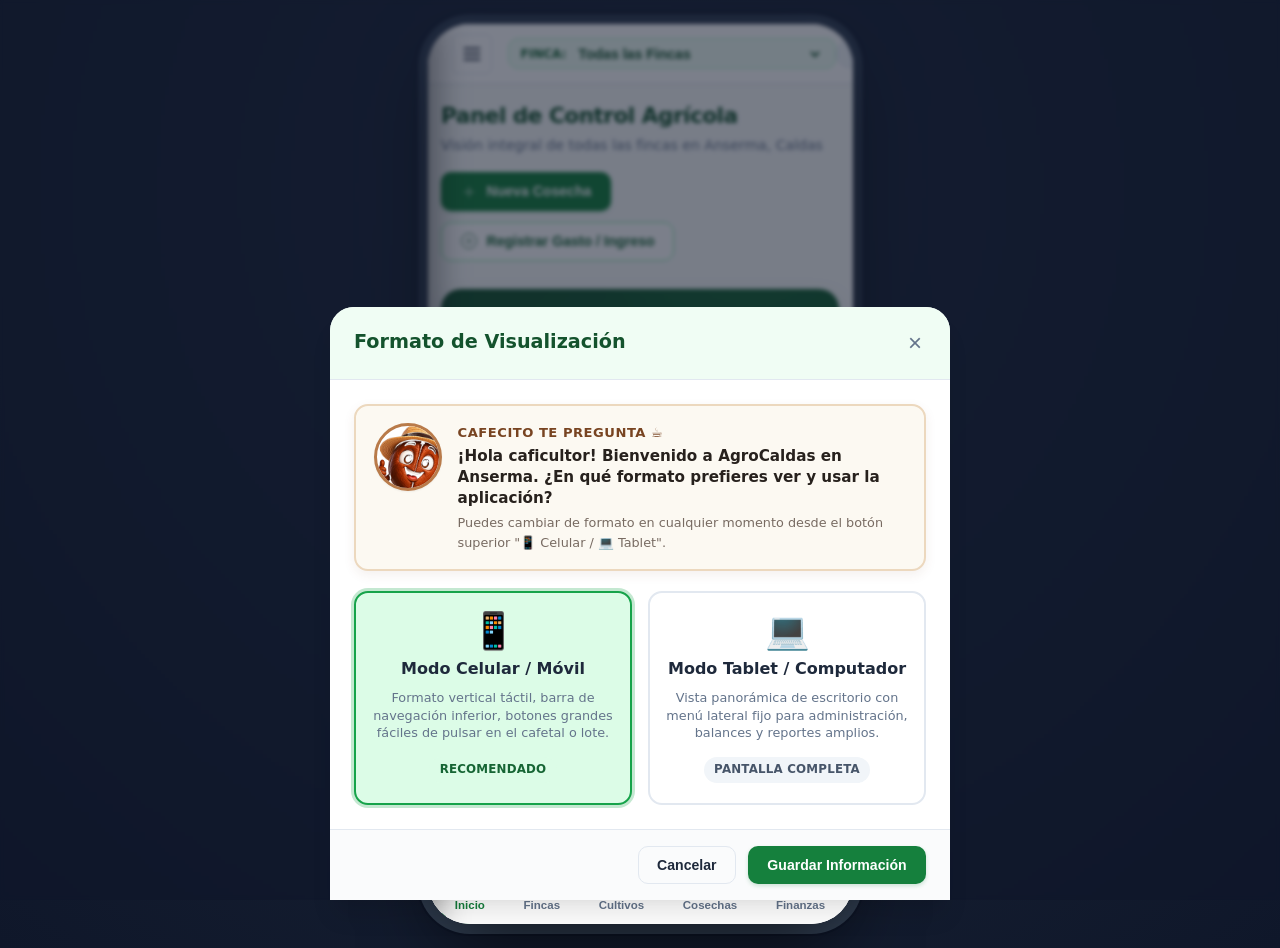
==== commit dee76c4e: "Integración de Cafecito HD, vista móvil/tablet y encuesta guiada de fincas para AgroCaldas Anserma" ====
--- a/index.html
+++ b/index.html
@@ -83,6 +83,12 @@
           <svg viewBox="0 0 24 24" fill="none" stroke="currentColor"><circle cx="12" cy="12" r="3"/><path d="M19.4 15a1.65 1.65 0 0 0 .33 1.82l.06.06a2 2 0 0 1 0 2.83 2 2 0 0 1-2.83 0l-.06-.06a1.65 1.65 0 0 0-1.82-.33 1.65 1.65 0 0 0-1 1.51V21a2 2 0 0 1-2 2 2 2 0 0 1-2-2v-.09A1.65 1.65 0 0 0 9 19.4a1.65 1.65 0 0 0-1.82.33l-.06.06a2 2 0 0 1-2.83 0 2 2 0 0 1 0-2.83l.06-.06a1.65 1.65 0 0 0 .33-1.82 1.65 1.65 0 0 0-1.51-1H3a2 2 0 0 1-2-2 2 2 0 0 1 2-2h.09A1.65 1.65 0 0 0 4.6 9a1.65 1.65 0 0 0-.33-1.82l-.06-.06a2 2 0 0 1 0-2.83 2 2 0 0 1 2.83 0l.06.06a1.65 1.65 0 0 0 1.82.33H9a1.65 1.65 0 0 0 1-1.51V3a2 2 0 0 1 2-2 2 2 0 0 1 2 2v.09a1.65 1.65 0 0 0 1 1.51 1.65 1.65 0 0 0 1.82-.33l.06-.06a2 2 0 0 1 2.83 0 2 2 0 0 1 0 2.83l-.06.06a1.65 1.65 0 0 0-.33 1.82V9a1.65 1.65 0 0 0 1.51 1H21a2 2 0 0 1 2 2 2 2 0 0 1-2 2h-.09a1.65 1.65 0 0 0-1.51 1z"/></svg>
           <span>Copia y Respaldo</span>
         </button>
+
+        <a href="https://wa.me/573216342895?text=Hola%2C%20necesito%20ayuda%20o%20soporte%20con%20la%20aplicaci%C3%B3n%20AgroCaldas%20en%20Anserma" target="_blank" rel="noopener noreferrer" class="nav-item nav-item-whatsapp" title="Contactar Asesor por WhatsApp">
+          <svg viewBox="0 0 24 24" fill="none" stroke="#22c55e" stroke-width="2"><path d="M22 16.92v3a2 2 0 0 1-2.18 2 19.79 19.79 0 0 1-8.63-3.07 19.5 19.5 0 0 1-6-6 19.79 19.79 0 0 1-3.07-8.67A2 2 0 0 1 4.11 2h3a2 2 0 0 1 2 1.72 12.84 12.84 0 0 0 .7 2.81 2 2 0 0 1-.45 2.11L8.09 9.91a16 16 0 0 0 6 6l1.27-1.27a2 2 0 0 1 2.11-.45 12.84 12.84 0 0 0 2.81.7A2 2 0 0 1 22 16.92z"/></svg>
+          <span>Asesor WhatsApp</span>
+          <span class="badge" style="background: #22c55e; color: #fff; font-size: 0.65rem;">3216342895</span>
+        </a>
       </nav>
 
       <div class="sidebar-footer">
@@ -139,6 +145,12 @@
             <span class="desktop-only">+ Encuesta Finca</span>
           </button>
 
+          <!-- Botón Contactar Asesor WhatsApp -->
+          <a href="https://wa.me/573216342895?text=Hola%2C%20necesito%20ayuda%20o%20soporte%20con%20la%20aplicaci%C3%B3n%20AgroCaldas%20en%20Anserma" target="_blank" rel="noopener noreferrer" class="btn btn-outline btn-sm whatsapp-header-btn" title="Contactar Asesor por WhatsApp (3216342895)">
+            <span style="font-size: 1.05rem; line-height: 1;">💬</span>
+            <span class="desktop-only">Asesor WhatsApp</span>
+          </a>
+
           <!-- Botón Rápido de Acción (+) -->
           <button class="btn btn-primary btn-sm" id="quick-action-btn">
             <svg width="18" height="18" viewBox="0 0 24 24" fill="none" stroke="currentColor" stroke-width="2"><line x1="12" y1="5" x2="12" y2="19"/><line x1="5" y1="12" x2="19" y2="12"/></svg>
@@ -200,6 +212,17 @@
 
     <!-- Contenedor para Notificaciones Toast -->
     <div class="toast-container" id="toast-container"></div>
+
+    <!-- Botón Flotante Permanente de WhatsApp para Asesor Técnico (3216342895) -->
+    <a href="https://wa.me/573216342895?text=Hola%2C%20necesito%20soporte%20o%20reportar%20una%20falla%20en%20la%20aplicaci%C3%B3n%20AgroCaldas%20en%20Anserma" target="_blank" rel="noopener noreferrer" class="whatsapp-floating-badge" id="whatsapp-floating-btn" title="¿Tienes alguna falla o duda? Escribe a un asesor por WhatsApp (3216342895)">
+      <div class="whatsapp-icon-circle">
+        <svg viewBox="0 0 24 24" width="22" height="22" fill="#ffffff"><path d="M12.04 2C6.58 2 2.13 6.45 2.13 11.91C2.13 13.66 2.59 15.36 3.45 16.86L2.05 22L7.3 20.62C8.75 21.41 10.38 21.83 12.04 21.83C17.5 21.83 21.95 17.38 21.95 11.92C21.95 9.27 20.92 6.78 19.05 4.91C17.18 3.03 14.69 2 12.04 2M12.05 3.67C14.25 3.67 16.31 4.53 17.87 6.09C19.42 7.65 20.28 9.72 20.28 11.92C20.28 16.46 16.58 20.15 12.04 20.15C10.56 20.15 9.11 19.76 7.85 19L7.55 18.83L4.43 19.65L5.26 16.61L5.06 16.29C4.24 15 3.8 13.47 3.8 11.91C3.81 7.37 7.5 3.67 12.05 3.67M9.53 7.34C9.33 7.34 9.09 7.42 8.89 7.64C8.68 7.85 8.08 8.42 8.08 9.57C8.08 10.72 8.92 11.83 9.04 12C9.16 12.16 10.66 14.59 13.04 15.54C14.95 16.3 15.42 16.14 15.93 16.1C16.59 16.03 17.5 15.5 17.69 14.93C17.88 14.36 17.88 13.88 17.82 13.78C17.76 13.68 17.6 13.62 17.35 13.5C17.11 13.38 15.93 12.8 15.71 12.72C15.49 12.64 15.33 12.6 15.17 12.84C15 13.09 14.53 13.68 14.39 13.84C14.25 14 14.1 14.02 13.86 13.9C13.62 13.78 12.83 13.52 11.9 12.69C11.17 12.04 10.68 11.23 10.54 10.99C10.4 10.74 10.52 10.61 10.64 10.49C10.75 10.38 10.89 10.2 11.03 10.04C11.17 9.88 11.21 9.76 11.31 9.56C11.41 9.35 11.36 9.17 11.28 9.05C11.2 8.93 10.64 7.55 10.4 6.99C10.17 6.44 9.94 6.52 9.77 6.51C9.61 6.51 9.42 6.51 9.22 6.51L9.53 7.34Z"/></svg>
+      </div>
+      <div class="whatsapp-label">
+        <strong>¿Falla o duda?</strong>
+        <span>Asesor WhatsApp</span>
+      </div>
+    </a>
 
   </div>
 
--- a/css/styles.css
+++ b/css/styles.css
@@ -109,17 +109,25 @@
   text-decoration: none;
 }
 
-.brand-logo-icon {
-  width: 42px;
-  height: 42px;
-  background: linear-gradient(135deg, var(--primary-700), var(--primary-500));
-  color: #ffffff;
-  border-radius: var(--radius-md);
+.brand-mascot-icon {
+  width: 48px;
+  height: 48px;
+  border-radius: 50%;
+  background: #fdf8f0;
+  border: 2px solid var(--primary-500);
+  box-shadow: 0 4px 10px rgba(22, 163, 74, 0.25);
   display: flex;
   align-items: center;
   justify-content: center;
-  box-shadow: 0 4px 10px rgba(22, 163, 74, 0.25);
-  font-size: 1.4rem;
+  overflow: hidden;
+  flex-shrink: 0;
+}
+
+.brand-mascot-icon img {
+  width: 100%;
+  height: 100%;
+  object-fit: cover;
+  transform: scale(1.08);
 }
 
 .brand-info h1 {
@@ -1296,3 +1304,617 @@
     display: none;
   }
 }
+
+/* ==========================================================================
+   Estilos de Cafecito (Mascota Oficial de AgroCaldas) y Wizard de Fincas
+   ========================================================================== */
+
+/* Banner de Bienvenida con Cafecito */
+.mascot-hero-card {
+  background: linear-gradient(135deg, #14532d 0%, #166534 60%, #15803d 100%);
+  border-radius: var(--radius-xl);
+  color: #ffffff;
+  padding: 1.5rem 1.75rem;
+  margin-bottom: 1.75rem;
+  box-shadow: 0 10px 25px -5px rgba(20, 83, 45, 0.35);
+  display: flex;
+  align-items: center;
+  justify-content: space-between;
+  gap: 1.5rem;
+  position: relative;
+  overflow: hidden;
+}
+
+.mascot-hero-card::after {
+  content: '';
+  position: absolute;
+  top: -50%;
+  right: -10%;
+  width: 320px;
+  height: 320px;
+  background: radial-gradient(circle, rgba(74, 222, 128, 0.15) 0%, transparent 70%);
+  pointer-events: none;
+}
+
+.mascot-hero-content {
+  flex: 1;
+  z-index: 2;
+}
+
+.mascot-tag {
+  display: inline-flex;
+  align-items: center;
+  gap: 0.4rem;
+  background: rgba(255, 255, 255, 0.18);
+  backdrop-filter: blur(4px);
+  padding: 0.25rem 0.75rem;
+  border-radius: 9999px;
+  font-size: 0.75rem;
+  font-weight: 700;
+  text-transform: uppercase;
+  letter-spacing: 0.5px;
+  margin-bottom: 0.6rem;
+}
+
+.mascot-hero-title {
+  font-size: 1.45rem;
+  font-weight: 800;
+  line-height: 1.2;
+  margin-bottom: 0.4rem;
+}
+
+.mascot-hero-desc {
+  font-size: 0.88rem;
+  color: #dcfce7;
+  max-width: 580px;
+  line-height: 1.45;
+  margin-bottom: 1rem;
+}
+
+.mascot-hero-actions {
+  display: flex;
+  flex-wrap: wrap;
+  gap: 0.65rem;
+}
+
+.btn-hero-primary {
+  background: #ffffff;
+  color: #14532d;
+  font-weight: 700;
+  padding: 0.65rem 1.25rem;
+  border-radius: var(--radius-md);
+  box-shadow: 0 4px 12px rgba(0, 0, 0, 0.15);
+  display: inline-flex;
+  align-items: center;
+  gap: 0.5rem;
+  border: none;
+  cursor: pointer;
+  transition: all var(--transition-fast);
+}
+
+.btn-hero-primary:hover {
+  background: #f0fdf4;
+  transform: translateY(-2px);
+}
+
+.btn-hero-secondary {
+  background: rgba(255, 255, 255, 0.15);
+  color: #ffffff;
+  border: 1px solid rgba(255, 255, 255, 0.3);
+  font-weight: 600;
+  padding: 0.65rem 1.15rem;
+  border-radius: var(--radius-md);
+  display: inline-flex;
+  align-items: center;
+  gap: 0.5rem;
+  cursor: pointer;
+  transition: all var(--transition-fast);
+}
+
+.btn-hero-secondary:hover {
+  background: rgba(255, 255, 255, 0.25);
+}
+
+.mascot-hero-image-wrap {
+  width: 145px;
+  height: 165px;
+  display: flex;
+  align-items: flex-end;
+  justify-content: center;
+  position: relative;
+  flex-shrink: 0;
+  z-index: 2;
+}
+
+.mascot-hero-img {
+  max-width: 100%;
+  max-height: 100%;
+  object-fit: contain;
+  filter: drop-shadow(0 8px 16px rgba(0, 0, 0, 0.25));
+  animation: floatMascot 4s ease-in-out infinite alternate;
+}
+
+@keyframes floatMascot {
+  0% { transform: translateY(0px) rotate(0deg); }
+  100% { transform: translateY(-6px) rotate(1deg); }
+}
+
+/* Globo de Diálogo de Cafecito */
+.cafecito-bubble-container {
+  display: flex;
+  align-items: flex-start;
+  gap: 1rem;
+  background: #fcf9f2;
+  border: 2px solid #ecd8be;
+  border-radius: var(--radius-lg);
+  padding: 1.1rem;
+  margin-bottom: 1.25rem;
+  box-shadow: 0 4px 12px rgba(120, 68, 33, 0.08);
+}
+
+.cafecito-bubble-avatar {
+  width: 68px;
+  height: 68px;
+  border-radius: 50%;
+  border: 3px solid #b97b4a;
+  background: #ffffff;
+  overflow: hidden;
+  flex-shrink: 0;
+  box-shadow: var(--shadow-sm);
+}
+
+.cafecito-bubble-avatar img {
+  width: 100%;
+  height: 100%;
+  object-fit: cover;
+}
+
+.cafecito-bubble-text {
+  flex: 1;
+}
+
+.cafecito-bubble-name {
+  font-size: 0.82rem;
+  font-weight: 800;
+  color: #784421;
+  text-transform: uppercase;
+  letter-spacing: 0.5px;
+  margin-bottom: 0.15rem;
+  display: flex;
+  align-items: center;
+  gap: 0.4rem;
+}
+
+.cafecito-bubble-msg {
+  font-size: 0.95rem;
+  font-weight: 600;
+  color: #27211d;
+  line-height: 1.4;
+}
+
+.cafecito-bubble-sub {
+  font-size: 0.8rem;
+  color: #786b62;
+  margin-top: 0.25rem;
+}
+
+/* Asistente Paso a Paso (Wizard) */
+.wizard-progress-bar-wrap {
+  width: 100%;
+  background: #e2e8f0;
+  height: 8px;
+  border-radius: 9999px;
+  overflow: hidden;
+  margin-bottom: 1.25rem;
+}
+
+.wizard-progress-bar-fill {
+  height: 100%;
+  background: linear-gradient(90deg, #16a34a, #22c55e);
+  transition: width 0.35s ease;
+}
+
+.wizard-steps-indicator {
+  display: flex;
+  justify-content: space-between;
+  margin-bottom: 1.25rem;
+  position: relative;
+}
+
+.wizard-step-pill {
+  font-size: 0.72rem;
+  font-weight: 700;
+  color: #94a3b8;
+  text-transform: uppercase;
+  letter-spacing: 0.3px;
+}
+
+.wizard-step-pill.active {
+  color: #166534;
+  font-weight: 800;
+}
+
+/* Opciones seleccionables en el Wizard (Tarjetas visuales táctiles) */
+.wizard-card-grid {
+  display: grid;
+  grid-template-columns: repeat(auto-fill, minmax(135px, 1fr));
+  gap: 0.75rem;
+  margin-bottom: 1rem;
+}
+
+.wizard-option-card {
+  background: #ffffff;
+  border: 2px solid var(--border-color);
+  border-radius: var(--radius-md);
+  padding: 0.85rem 0.65rem;
+  text-align: center;
+  cursor: pointer;
+  transition: all var(--transition-fast);
+  display: flex;
+  flex-direction: column;
+  align-items: center;
+  gap: 0.35rem;
+  user-select: none;
+}
+
+.wizard-option-card:hover {
+  border-color: var(--primary-400);
+  background: var(--primary-50);
+}
+
+.wizard-option-card.selected {
+  border-color: var(--primary-600);
+  background: var(--primary-100);
+  box-shadow: 0 0 0 2px var(--primary-300);
+}
+
+.wizard-option-icon {
+  font-size: 1.8rem;
+  line-height: 1;
+}
+
+.wizard-option-title {
+  font-size: 0.84rem;
+  font-weight: 700;
+  color: var(--text-main);
+}
+
+.wizard-option-card.selected .wizard-option-title {
+  color: var(--primary-900);
+}
+
+.wizard-checkbox-item {
+  display: flex;
+  align-items: center;
+  gap: 0.75rem;
+  background: #ffffff;
+  border: 1px solid var(--border-color);
+  border-radius: var(--radius-md);
+  padding: 0.75rem 1rem;
+  margin-bottom: 0.5rem;
+  cursor: pointer;
+  transition: all var(--transition-fast);
+}
+
+.wizard-checkbox-item:hover {
+  background: #f8fafc;
+  border-color: var(--primary-300);
+}
+
+.wizard-checkbox-item.checked {
+  background: var(--primary-50);
+  border-color: var(--primary-500);
+}
+
+.wizard-checkbox-item input[type="checkbox"] {
+  width: 20px;
+  height: 20px;
+  accent-color: var(--primary-600);
+}
+
+/* Optimización móvil para modales tipo Bottom Sheet */
+@media (max-width: 768px) {
+  .mascot-hero-card {
+    flex-direction: column;
+    align-items: flex-start;
+    padding: 1.25rem 1rem;
+    gap: 1rem;
+  }
+
+  .mascot-hero-image-wrap {
+    align-self: flex-end;
+    margin-top: -30px;
+    width: 105px;
+    height: 125px;
+  }
+
+  .mascot-hero-title {
+    font-size: 1.25rem;
+  }
+
+  .btn-hero-primary, .btn-hero-secondary {
+    width: 100%;
+    justify-content: center;
+  }
+
+  .modal-overlay {
+    align-items: flex-end;
+    padding: 0;
+  }
+
+  .modal-card {
+    max-height: 92vh;
+    border-radius: 24px 24px 0 0;
+    transform: translateY(100%);
+    transition: transform 0.3s cubic-bezier(0.16, 1, 0.3, 1);
+  }
+
+  .modal-overlay.active .modal-card {
+    transform: translateY(0);
+  }
+
+  .form-control, .btn {
+    min-height: 46px; /* Mejor área de toque */
+    font-size: 16px; /* Evita zoom molesto en iOS */
+  }
+
+  .wizard-card-grid {
+    grid-template-columns: repeat(2, 1fr);
+  }
+}
+
+
+/* ==========================================================================
+   Modo Dispositivo: Simulador Móvil / Vista Celular vs Tablet / PC
+   ========================================================================== */
+
+.device-mode-toggle {
+  display: inline-flex;
+  align-items: center;
+  gap: 0.35rem;
+  padding: 0.35rem 0.75rem;
+  font-size: 0.8rem;
+  font-weight: 700;
+  border-radius: 9999px;
+  background: #f1f5f9;
+  border: 1px solid var(--border-color);
+  color: var(--text-main);
+  cursor: pointer;
+  transition: all var(--transition-fast);
+}
+
+.device-mode-toggle:hover {
+  background: var(--primary-50);
+  border-color: var(--primary-400);
+  color: var(--primary-800);
+}
+
+/* Modo Celular en Pantallas de Escritorio / Tablet Grande (Frame de Smartphone) */
+@media (min-width: 769px) {
+  body.device-mode-mobile {
+    background: radial-gradient(circle at 50% 20%, #1e293b 0%, #0f172a 100%);
+    min-height: 100vh;
+    display: flex;
+    justify-content: center;
+    align-items: center;
+    padding: 1.5rem 0;
+  }
+
+  body.device-mode-mobile .app-layout {
+    width: 100%;
+    max-width: 425px;
+    height: 870px;
+    max-height: 94vh;
+    border-radius: 42px;
+    box-shadow: 0 30px 80px -15px rgba(0, 0, 0, 0.7), 0 0 0 10px #334155, 0 0 0 12px #0f172a;
+    overflow: hidden;
+    display: flex;
+    flex-direction: column;
+    position: relative;
+    background: var(--bg-main);
+  }
+
+  body.device-mode-mobile .app-sidebar {
+    position: absolute;
+    top: 0;
+    bottom: 0;
+    left: 0;
+    width: 82%;
+    transform: translateX(-100%);
+    z-index: 100;
+    box-shadow: 10px 0 30px rgba(0, 0, 0, 0.4);
+  }
+
+  body.device-mode-mobile .app-sidebar.open {
+    transform: translateX(0);
+  }
+
+  body.device-mode-mobile .mobile-toggle-btn {
+    display: flex;
+  }
+
+  body.device-mode-mobile .mobile-nav-bar {
+    display: flex;
+    position: absolute;
+    bottom: 0;
+    left: 0;
+    right: 0;
+    z-index: 50;
+    border-radius: 0 0 42px 42px;
+  }
+
+  body.device-mode-mobile .app-main {
+    margin-left: 0;
+    padding-bottom: 75px;
+    height: 100%;
+    overflow-y: auto;
+  }
+
+  body.device-mode-mobile .content-area {
+    padding: 1rem 0.85rem;
+  }
+
+  body.device-mode-mobile .view-title-group h2 {
+    font-size: 1.35rem;
+  }
+
+  body.device-mode-mobile .form-grid {
+    grid-template-columns: 1fr;
+  }
+
+  body.device-mode-mobile .form-group.col-span-2 {
+    grid-column: span 1;
+  }
+
+  body.device-mode-mobile .kpi-grid {
+    grid-template-columns: 1fr;
+    gap: 0.75rem;
+  }
+
+  body.device-mode-mobile .weather-chip span.weather-label {
+    display: none;
+  }
+
+  body.device-mode-mobile .modal-overlay {
+    align-items: flex-end;
+    padding: 0;
+  }
+
+  body.device-mode-mobile .modal-card {
+    max-height: 88vh;
+    border-radius: 24px 24px 0 0;
+    transform: translateY(100%);
+    transition: transform 0.3s cubic-bezier(0.16, 1, 0.3, 1);
+  }
+
+  body.device-mode-mobile .modal-overlay.active .modal-card {
+    transform: translateY(0);
+  }
+}
+
+/* Selector Modal de Dispositivo */
+.device-choice-grid {
+  display: grid;
+  grid-template-columns: 1fr 1fr;
+  gap: 1rem;
+  margin-top: 1.25rem;
+}
+
+@media (max-width: 500px) {
+  .device-choice-grid {
+    grid-template-columns: 1fr;
+  }
+}
+
+.device-choice-card {
+  border: 2px solid var(--border-color);
+  border-radius: var(--radius-lg);
+  padding: 1.25rem 1rem;
+  text-align: center;
+  cursor: pointer;
+  transition: all var(--transition-fast);
+  background: #ffffff;
+  display: flex;
+  flex-direction: column;
+  align-items: center;
+  gap: 0.5rem;
+}
+
+.device-choice-card:hover {
+  border-color: var(--primary-500);
+  background: var(--primary-50);
+  transform: translateY(-2px);
+  box-shadow: var(--shadow-md);
+}
+
+.device-choice-card.active {
+  border-color: var(--primary-600);
+  background: var(--primary-100);
+  box-shadow: 0 0 0 3px rgba(22, 163, 74, 0.25);
+}
+
+.device-choice-icon {
+  font-size: 2.25rem;
+  line-height: 1;
+}
+
+.device-choice-card h4 {
+  font-size: 1rem;
+  font-weight: 700;
+  color: var(--text-main);
+  margin: 0;
+}
+
+.device-choice-card p {
+  font-size: 0.8rem;
+  color: var(--text-muted);
+  line-height: 1.35;
+  margin: 0;
+}
+
+/* Estados Vacíos con Cafecito (Empty States) */
+.cafecito-empty-state {
+  text-align: center;
+  padding: 2.5rem 1.25rem;
+  background: #ffffff;
+  border: 2px dashed #bbf7d0;
+  border-radius: var(--radius-xl);
+  margin: 1rem 0;
+  box-shadow: 0 4px 15px rgba(22, 163, 74, 0.05);
+}
+
+.cafecito-empty-img {
+  width: 125px;
+  height: 125px;
+  object-fit: contain;
+  margin: 0 auto 0.85rem auto;
+  filter: drop-shadow(0 8px 16px rgba(0, 0, 0, 0.12));
+}
+
+.cafecito-empty-title {
+  font-size: 1.2rem;
+  font-weight: 800;
+  color: #14532d;
+  margin-bottom: 0.35rem;
+}
+
+.cafecito-empty-desc {
+  font-size: 0.88rem;
+  color: #64748b;
+  max-width: 460px;
+  margin: 0 auto 1.25rem auto;
+  line-height: 1.45;
+}
+
+/* Tarjeta de Celebración de Cafecito al Completar Finca */
+.cafecito-celebration-card {
+  text-align: center;
+  padding: 1.5rem 1rem;
+}
+
+.cafecito-celebration-img {
+  width: 135px;
+  height: 135px;
+  object-fit: contain;
+  margin: 0 auto 0.75rem auto;
+  animation: bounceCelebration 1.2s ease infinite alternate;
+}
+
+@keyframes bounceCelebration {
+  0% { transform: translateY(0) scale(1); }
+  100% { transform: translateY(-8px) scale(1.04); }
+}
+
+.cafecito-celebration-title {
+  font-size: 1.35rem;
+  font-weight: 800;
+  color: #15803d;
+  margin-bottom: 0.35rem;
+}
+
+.cafecito-celebration-desc {
+  font-size: 0.9rem;
+  color: #334155;
+  line-height: 1.45;
+  margin-bottom: 1.25rem;
+}
